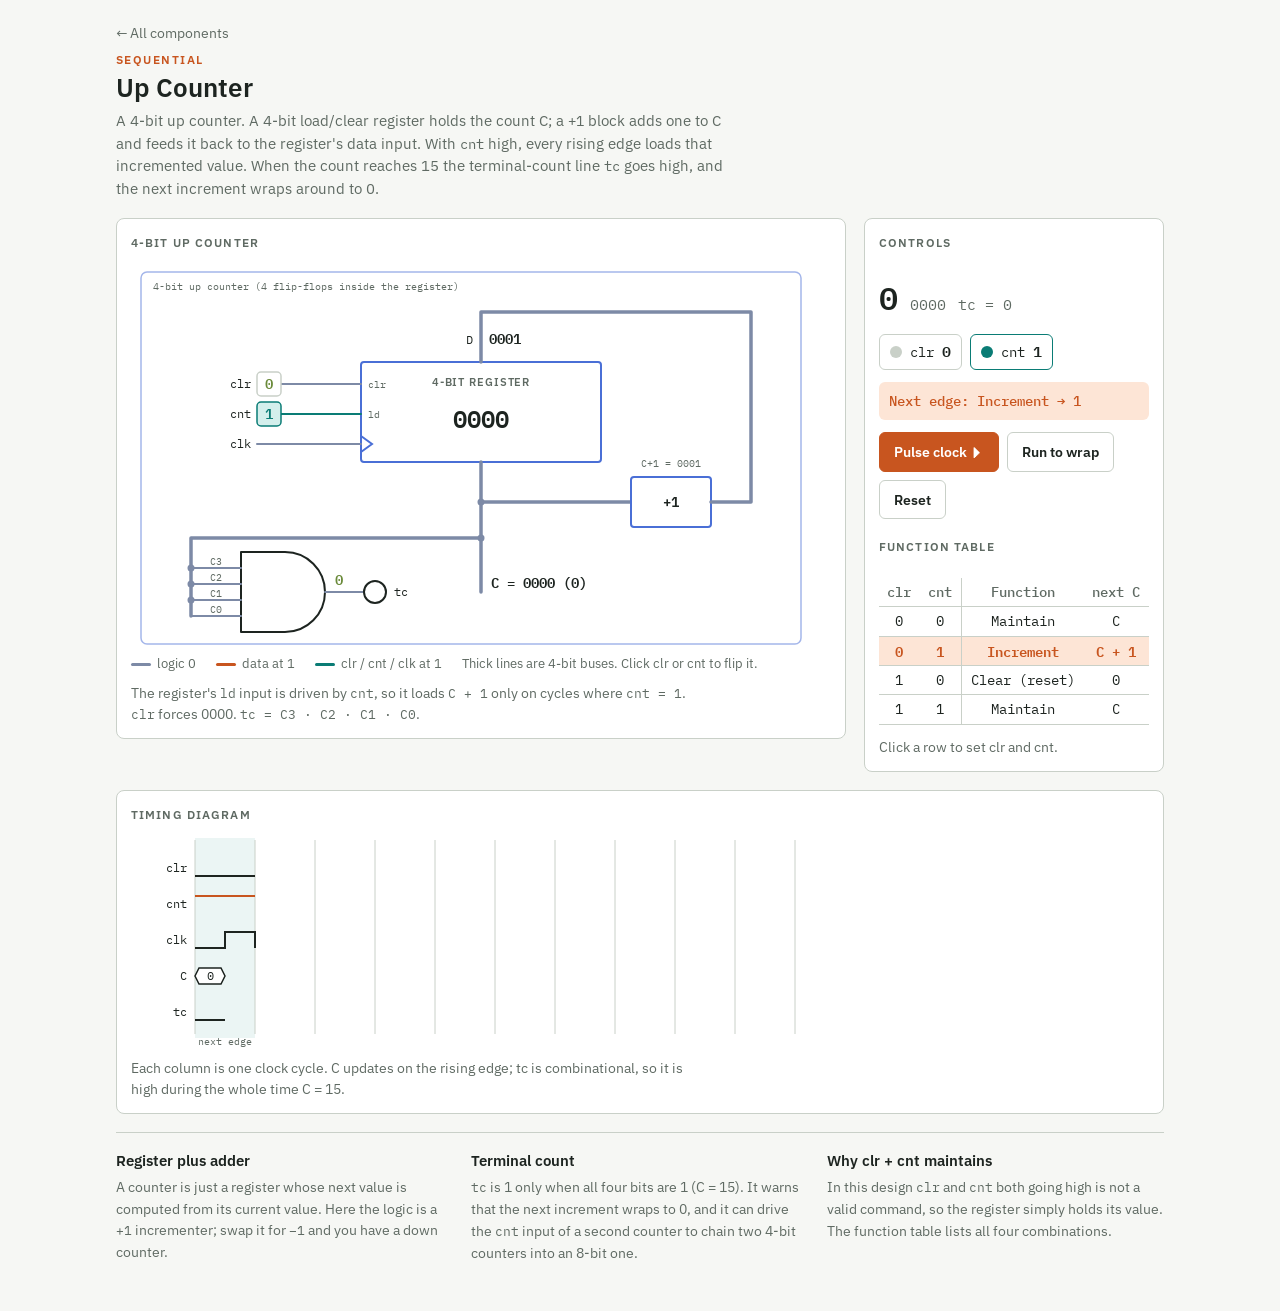
==== components/counter.html @ 86baaf19 "Add interactive digital design illustrations with shared style A nav shell (index.html) lists ten ga" ====
<!doctype html>
<html lang="en">
<head>
<meta charset="utf-8">
<meta name="viewport" content="width=device-width, initial-scale=1, viewport-fit=cover">
<title>Up Counter</title>
<link rel="stylesheet" href="../assets/style.css">
<script src="../assets/circuit.js"></script>
<style>
  /* the C+1 value travelling round the feedback bus into the register */
  .sch .pulse.travel { animation: ctr-travel .6s linear forwards; }
  @keyframes ctr-travel { 0% { opacity: 1; offset-distance: 0%; } 100% { opacity: 1; offset-distance: 100%; } }
  @media (prefers-reduced-motion: reduce) { .sch .pulse.travel { animation-duration: .01s; } }
</style>
</head>
<body>
<main class="page">
  <header class="page-head">
    <a class="backlink" href="../index.html#counter">← All components</a>
    <p class="kicker">Sequential</p>
    <h1>Up Counter</h1>
    <p>A 4-bit up counter. A 4-bit load/clear register holds the count C; a <code>+1</code> block adds one to C and feeds it back to the register's data input. With <code>cnt</code> high, every rising edge loads that incremented value. When the count reaches 15 the terminal-count line <code>tc</code> goes high, and the next increment wraps around to 0.</p>
  </header>

  <div class="top">
    <section class="panel scroll">
      <h2>4-bit up counter</h2>
      <svg id="sch" class="sch" viewBox="0 0 680 392" width="680" height="392" role="img"
           aria-label="A 4-bit register with clr, ld and clock inputs. Its output C feeds a +1 block whose output loops back to the register's D input, and a 4-input AND gate that produces tc."></svg>
      <div class="legend">
        <span><i class="lo"></i>logic 0</span><span><i class="hi"></i>data at 1</span><span><i class="ctrl"></i>clr / cnt / clk at 1</span>
        <span>Thick lines are 4-bit buses. Click clr or cnt to flip it.</span>
      </div>
      <p class="note">The register's <code>ld</code> input is driven by <code>cnt</code>, so it loads <code>C + 1</code> only on cycles where <code>cnt = 1</code>. <code>clr</code> forces 0000. <code>tc = C3 · C2 · C1 · C0</code>.</p>
    </section>

    <section class="panel ctl">
      <h2>Controls</h2>
      <div class="readout"><b id="cdec">0</b><span id="cbin">0000</span><span>tc = <span id="tcv">0</span></span></div>
      <div class="row">
        <button class="sw" id="bclr"><span class="dot"></span><code>clr</code> <span class="st">0</span></button>
        <button class="sw" id="bcnt"><span class="dot"></span><code>cnt</code> <span class="st">1</span></button>
      </div>
      <div class="fn" id="fn"></div>
      <div class="row">
        <button class="btn primary" id="clk">Pulse clock ⏵</button>
        <button class="btn" id="play">Run to wrap</button>
        <button class="btn" id="reset">Reset</button>
      </div>
      <h2 style="margin-top:6px">Function table</h2>
      <table class="tt" id="tt">
        <thead><tr><th>clr</th><th>cnt</th><th class="sep">Function</th><th>next C</th></tr></thead>
        <tbody>
          <tr class="pick" data-k="00"><td>0</td><td>0</td><td class="sep">Maintain</td><td>C</td></tr>
          <tr class="pick" data-k="01"><td>0</td><td>1</td><td class="sep">Increment</td><td>C + 1</td></tr>
          <tr class="pick" data-k="10"><td>1</td><td>0</td><td class="sep">Clear (reset)</td><td>0</td></tr>
          <tr class="pick" data-k="11"><td>1</td><td>1</td><td class="sep">Maintain</td><td>C</td></tr>
        </tbody>
      </table>
      <p class="note" style="margin:0">Click a row to set clr and cnt.</p>
    </section>
  </div>

  <section class="panel scroll">
    <h2>Timing diagram</h2>
    <svg id="tim" role="img" aria-label="Timing diagram of clr, cnt, clk, C and tc"></svg>
    <p class="note">Each column is one clock cycle. C updates on the rising edge; tc is combinational, so it is high during the whole time C = 15.</p>
  </section>

  <section class="notes">
    <div><h3>Register plus adder</h3><p>A counter is just a register whose next value is computed from its current value. Here the logic is a <code>+1</code> incrementer; swap it for <code>−1</code> and you have a down counter.</p></div>
    <div><h3>Terminal count</h3><p><code>tc</code> is 1 only when all four bits are 1 (C = 15). It warns that the next increment wraps to 0, and it can drive the <code>cnt</code> input of a second counter to chain two 4-bit counters into an 8-bit one.</p></div>
    <div><h3>Why clr + cnt maintains</h3><p>In this design <code>clr</code> and <code>cnt</code> both going high is not a valid command, so the register simply holds its value. The function table lists all four combinations.</p></div>
  </section>
</main>

<script>
(function () {
  var svg = document.getElementById('sch');
  var C = 0, clr = 0, cnt = 1, hist = [], busy = false;
  var FN = { '00': 'Maintain', '01': 'Increment', '10': 'Clear', '11': 'Maintain' };
  function key() { return '' + clr + cnt; }
  function nextC() { var k = key(); return k === '01' ? (C + 1) & 15 : k === '10' ? 0 : C; }
  var W = {};                      /* signal name -> wires/dots to colour */
  function reg(name, e) { (W[name] = W[name] || []).push(e); return e; }
  function wire(name, pts, cls) { return reg(name, DD.wire(svg, pts, cls)); }
  function dot(name, x, y, cls) { return reg(name, DD.dot(svg, x, y, cls)); }
  function el(t, a) { return DD.el(t, a, svg); }

  el('rect', { x: 10, y: 10, width: 660, height: 372, rx: 6, 'class': 'frame' });
  DD.text(svg, 22, 28, '4-bit up counter (4 flip-flops inside the register)', 'lbl small', 'start');

  /* ---- register ---- */
  var rx = 230, ry = 100, rw = 240, rh = 100, inX = rx + rw / 2;
  var regB = DD.block(svg, rx, ry, rw, rh, { clk: 82 });
  DD.text(svg, inX, ry + 24, '4-BIT REGISTER', 'lbl name');
  var regT = DD.text(svg, inX, ry + 66, '0000', 'lbl big');
  DD.text(svg, rx + 7, ry + 26, 'clr', 'lbl small', 'start');
  DD.text(svg, rx + 7, ry + 56, 'ld', 'lbl small', 'start');

  /* ---- control inputs on the left ---- */
  wire('clr', [[150, ry + 22], [rx, ry + 22]], 'ctrl');
  wire('cnt', [[150, ry + 52], [rx, ry + 52]], 'ctrl');
  wire('clk', [[126, ry + 82], [rx, ry + 82]], 'ctrl');
  DD.text(svg, 120, ry + 86, 'clk', 'lbl', 'end');
  var edge = el('path', { d: 'M126,' + (ry + 82) + 'H' + rx, 'class': 'edge' });

  /* ---- output bus C, branching to the +1 block and to the tc gate ---- */
  var jR = 240, jL = 276;
  DD.wire(svg, [[inX, ry + rh], [inX, 330]], 'bus');
  DD.dot(svg, inX, jR); DD.dot(svg, inX, jL);
  var cT = DD.text(svg, inX + 10, 326, 'C = 0000 (0)', 'lbl val', 'start');

  /* +1 block and feedback into D */
  var px = 500, pw = 80, ph = 50;
  DD.wire(svg, [[inX, jR], [px, jR]], 'bus');
  var plusB = DD.block(svg, px, jR - ph / 2, pw, ph, { title: '+1' });
  var plusT = DD.text(svg, px + pw / 2, jR - ph / 2 - 10, 'C+1 = 0001', 'lbl small');
  var fb = 'M' + (px + pw) + ',' + jR + 'H620V50H' + inX + 'V' + ry;
  DD.wire(svg, fb, 'bus');
  DD.text(svg, inX - 8, 82, 'D', 'lbl', 'end');
  var dT = DD.text(svg, inX + 8, 82, '0001', 'lbl val', 'start');
  var pulse = el('circle', { r: 7, 'class': 'pulse' });
  pulse.style.offsetPath = 'path("' + fb + '")';
  pulse.style.offsetRotate = '0deg';

  /* tc = C3·C2·C1·C0: the bus splits into its four bits */
  var g = DD.gate(svg, 'and', 110, 290, { n: 4, h: 80, w: 84 });
  var rip = 60, lastY = g.ins[3][1];
  DD.wire(svg, [[inX, jL], [rip, jL], [rip, lastY]], 'bus');
  for (var b = 0; b < 4; b++) {
    var yy = g.ins[b][1];
    wire('c' + (3 - b), [[rip, yy], g.ins[b]]);
    if (b < 3) dot('c' + (3 - b), rip, yy);
    DD.text(svg, rip + 25, yy - 3, 'C' + (3 - b), 'lbl small');
  }
  wire('tc', [g.out, [232, g.out[1]]]);
  var tcLed = DD.led(svg, 244, g.out[1], 11, 'tc');
  var tcT = DD.text(svg, g.out[0] + 14, g.out[1] - 7, '0', 'lbl val');

  /* ---- input pins ---- */
  var pClr = DD.pin(svg, 150, ry + 22, 'clr', { ctrl: 1, onToggle: function (v) { if (busy) return; clr = v; render(); } });
  var pCnt = DD.pin(svg, 150, ry + 52, 'cnt', { ctrl: 1, onToggle: function (v) { if (busy) return; cnt = v; render(); } });

  /* ---- HTML controls ---- */
  var setClr = DD.swButton(document.getElementById('bclr'), function () { return clr; }, function (v) { if (busy) return; clr = v; render(); });
  var setCnt = DD.swButton(document.getElementById('bcnt'), function () { return cnt; }, function (v) { if (busy) return; cnt = v; render(); });
  var tt = document.getElementById('tt');
  tt.querySelectorAll('tbody tr').forEach(function (tr) {
    tr.addEventListener('click', function () { if (busy) return; clr = +tr.dataset.k[0]; cnt = +tr.dataset.k[1]; render(); });
  });
  var tim = new DD.Timing(document.getElementById('tim'));

  function pulseClock() {
    if (busy) return Promise.resolve();
    busy = true;
    var k = key();
    DD.setHi(W.clk, 1);
    DD.restart(edge, 'flash-once');
    if (k === '01') { DD.restart(pulse, 'travel'); plusB.hot(1); }
    if (k === '10') regB.hot(1);
    return new Promise(function (res) {
      setTimeout(function () {
        hist.push({ clr: clr, cnt: cnt, c: C });
        C = nextC();
        pulse.classList.remove('travel'); plusB.hot(0); regB.hot(0);
        busy = false; render(); res();
      }, 650);
    });
  }

  function render() {
    var tc = C === 15 ? 1 : 0, inc = (C + 1) & 15, k = key();
    var v = { clr: clr, cnt: cnt, clk: busy ? 1 : 0, tc: tc };
    for (var b = 0; b < 4; b++) v['c' + b] = (C >> b) & 1;
    for (var n in W) DD.setHi(W[n], v[n]);
    g.set(tc); tcLed.set(tc); DD.setVal(tcT, tc);
    regT.textContent = DD.bin(C, 4);
    cT.textContent = 'C = ' + DD.bin(C, 4) + ' (' + C + ')';
    plusT.textContent = 'C+1 = ' + DD.bin(inc, 4);
    dT.textContent = DD.bin(inc, 4);
    pClr.set(clr); pCnt.set(cnt); setClr(clr); setCnt(cnt);
    DD.markRow(tt, k);
    document.getElementById('cdec').textContent = C;
    document.getElementById('cbin').textContent = DD.bin(C, 4);
    document.getElementById('tcv').textContent = tc;
    document.getElementById('fn').textContent = 'Next edge: ' + FN[k] + ' → ' + nextC() + (k === '01' && C === 15 ? ' (wrap)' : '');

    /* timing diagram: inputs held per cycle, C and tc change at the edge */
    var all = hist.concat([{ clr: clr, cnt: cnt, c: C }]), N = all.length;
    var cs = all.map(function (r) { return r.c; });
    tim.render({
      rows: [
        { label: 'clr', kind: 'bit', values: DD.Timing.full(all.map(function (r) { return r.clr; })) },
        { label: 'cnt', kind: 'bit', values: DD.Timing.full(all.map(function (r) { return r.cnt; })) },
        { label: 'clk', kind: 'clk' },
        { label: 'C', kind: 'bus', values: DD.Timing.registered(cs, N) },
        { label: 'tc', kind: 'bit', values: DD.Timing.registered(cs.map(function (c) { return c === 15 ? 1 : 0; }), N) }
      ],
      cycles: N, edges: hist.length, pending: true
    });
    /* empty grid columns up to 10 cycles, so the diagram has room to grow into */
    var ts = tim.svg, H = +ts.getAttribute('height');
    for (var c = N + 1; c <= 10; c++) DD.el('line', { x1: 64 + c * 60, y1: 6, x2: 64 + c * 60, y2: H - 14, 'class': 't-grid' }, ts);
  }

  document.getElementById('clk').addEventListener('click', function () { pulseClock(); });
  document.getElementById('reset').addEventListener('click', function () { if (busy) return; C = 0; clr = 0; cnt = 1; hist = []; render(); });
  var playBtn = document.getElementById('play');
  playBtn.addEventListener('click', async function () {
    if (busy) return;
    playBtn.disabled = true;
    clr = 0; cnt = 1; render();
    var steps = 0;
    do { await DD.sleep(350); await pulseClock(); steps++; } while (C !== 0 && steps < 17);
    playBtn.disabled = false;
  });
  render();
})();
</script>
</body>
</html>
---- assets/style.css ----
/* Digital Design Illustrations: shared visual system.
   Every component page links this file and assets/circuit.js. Do not add per-page colors;
   use the tokens below so all illustrations read as one set, in light and dark. */

@import url("https://fonts.googleapis.com/css2?family=IBM+Plex+Sans:wght@400;500;600&family=IBM+Plex+Mono:wght@400;500;600&display=swap");

:root {
  --bg: #f6f7f4;
  --panel: #ffffff;
  --fg: #1d2420;
  --muted: #5f6a63;
  --line: #c9d0c8;
  --box: #4a6fd6;        /* block / gate outlines */
  --gate: #ffffff;       /* gate fill */
  --wire: #7d8aa6;       /* a wire at logic 0 (or structural wire) */
  --hi: #c8551f;         /* data signal at logic 1 */
  --hi-soft: #fde5d6;    /* tinted background for "active" rows, cells, buttons */
  --ctrl: #0a7c75;       /* control signal at logic 1: select, enable, clock, carry-in */
  --ctrl-soft: #d4efec;
  --zero: #6a8a3a;       /* text showing a 0 value */
  --one: #c8551f;        /* text showing a 1 value */
  --warn: #b3261e;
  --sans: "IBM Plex Sans", system-ui, -apple-system, "Segoe UI", sans-serif;
  --mono: "IBM Plex Mono", ui-monospace, SFMono-Regular, Menlo, monospace;
  color-scheme: light;
}
@media (prefers-color-scheme: dark) {
  :root:not([data-theme="light"]) {
    --bg: #161a17; --panel: #1f2521; --fg: #e8ebe6; --muted: #9aa59c; --line: #3a433c;
    --box: #7c99ea; --gate: #1f2521; --wire: #5d6b85;
    --hi: #f08a55; --hi-soft: #4a2a18; --ctrl: #38c9bd; --ctrl-soft: #123a37;
    --zero: #9fc05a; --one: #f08a55; --warn: #ff7b72;
    color-scheme: dark;
  }
}
:root[data-theme="dark"] {
  --bg: #161a17; --panel: #1f2521; --fg: #e8ebe6; --muted: #9aa59c; --line: #3a433c;
  --box: #7c99ea; --gate: #1f2521; --wire: #5d6b85;
  --hi: #f08a55; --hi-soft: #4a2a18; --ctrl: #38c9bd; --ctrl-soft: #123a37;
  --zero: #9fc05a; --one: #f08a55; --warn: #ff7b72;
  color-scheme: dark;
}

*, *::before, *::after { box-sizing: border-box; }
html, body { margin: 0; }
body {
  background: var(--bg); color: var(--fg);
  font-family: var(--sans); font-size: 15px; line-height: 1.5;
}
code, kbd { font-family: var(--mono); font-size: .92em; }
img { max-width: 100%; }
[hidden] { display: none !important; }

/* ---------- component page layout ---------- */
.page {
  max-width: 1080px; margin: 0 auto; display: grid; gap: 18px;
  padding-block: 22px 48px;
  padding-left: max(16px, env(safe-area-inset-left, 0px));
  padding-right: max(16px, env(safe-area-inset-right, 0px));
}
.page > * { min-width: 0; }
.page-head .kicker {
  font-size: .75rem; font-weight: 600; letter-spacing: .12em; text-transform: uppercase; color: var(--hi);
  margin: 0 0 4px;
}
.page-head h1 { font-size: 1.6rem; font-weight: 600; line-height: 1.2; margin: 0 0 6px; text-wrap: balance; }
.page-head p { margin: 0; color: var(--muted); max-width: 68ch; }
.backlink { font-size: .85rem; color: var(--muted); text-decoration: none; display: inline-block; margin-bottom: 8px; }
.backlink:hover { color: var(--hi); }

/* schematic on the left, controls on the right; stacks on narrow screens */
.top { display: grid; grid-template-columns: minmax(0, 1fr) 300px; gap: 18px; align-items: start; }
@media (max-width: 820px) { .top { grid-template-columns: minmax(0, 1fr); } }
.split { display: grid; grid-template-columns: repeat(auto-fit, minmax(300px, 1fr)); gap: 18px; }

.panel { background: var(--panel); border: 1px solid var(--line); border-radius: 8px; padding: 14px; min-width: 0; }
.panel h2 {
  font-size: .78rem; font-weight: 600; letter-spacing: .09em; text-transform: uppercase; color: var(--muted);
  margin: 0 0 10px;
}
.scroll { overflow-x: auto; }
.note { font-size: .86rem; color: var(--muted); margin: 10px 0 0; max-width: 72ch; }
.note b, .note strong { color: var(--fg); font-weight: 500; }

/* explanatory cards under the illustration */
.notes { display: grid; grid-template-columns: repeat(auto-fit, minmax(240px, 1fr)); gap: 18px; border-top: 1px solid var(--line); padding-top: 16px; }
.notes h3 { margin: 0 0 4px; font-size: .95rem; font-weight: 600; }
.notes p { margin: 0; color: var(--muted); font-size: .9rem; }

/* legend chips for wire colors */
.legend { display: flex; flex-wrap: wrap; gap: 6px 20px; font-size: .8rem; color: var(--muted); }
.legend i { display: inline-block; width: 20px; height: 3px; vertical-align: middle; margin-right: 6px; border-radius: 2px; }
.legend i.lo { background: var(--wire); }
.legend i.hi { background: var(--hi); }
.legend i.ctrl { background: var(--ctrl); }

/* ---------- controls ---------- */
.ctl { display: grid; gap: 12px; align-content: start; }
.row { display: flex; flex-wrap: wrap; gap: 8px; align-items: center; }
.row > label, .lab { font-size: .82rem; color: var(--muted); min-width: 2.5em; }

/* a single input bit: shows 0/1, click to toggle */
.bit {
  font-family: var(--mono); font-size: 1rem; font-weight: 600; min-width: 42px; height: 38px; padding: 0 8px;
  border: 1px solid var(--line); border-radius: 6px; background: var(--panel); color: var(--zero); cursor: pointer;
}
.bit.on { background: var(--hi-soft); border-color: var(--hi); color: var(--hi); }
.bit.ctrl.on { background: var(--ctrl-soft); border-color: var(--ctrl); color: var(--ctrl); }
.bit small { display: block; font-size: .65rem; font-weight: 500; color: var(--muted); line-height: 1; }

/* a named control line: dot + name + value */
.sw {
  display: inline-flex; align-items: center; gap: 8px; border: 1px solid var(--line); border-radius: 6px;
  padding: 6px 10px; background: var(--panel); color: var(--fg); cursor: pointer; font: inherit;
}
.sw .dot { width: 12px; height: 12px; border-radius: 50%; background: var(--line); }
.sw.on { border-color: var(--ctrl); }
.sw.on .dot { background: var(--ctrl); }
.sw code { font-family: var(--mono); }
.sw .st { font-family: var(--mono); font-weight: 600; }

.btn {
  font: inherit; font-weight: 600; font-size: .9rem; border: 1px solid var(--line); border-radius: 6px;
  padding: 8px 14px; background: var(--panel); color: var(--fg); cursor: pointer;
}
.btn:hover { border-color: var(--hi); }
.btn.primary { background: var(--hi); border-color: var(--hi); color: #fff; }
.btn:disabled { opacity: .5; cursor: default; }
.btn:focus-visible, .bit:focus-visible, .sw:focus-visible, input:focus-visible, select:focus-visible, a:focus-visible {
  outline: 2px solid var(--hi); outline-offset: 2px;
}
input[type="range"] { accent-color: var(--hi); }
input[type="text"], input[type="number"], select {
  font-family: var(--mono); font-size: 1rem; padding: 6px 8px; border: 1px solid var(--line); border-radius: 6px;
  background: var(--panel); color: var(--fg);
}

/* one-line live readout: "Y = I2 = 1" */
.fn {
  font-family: var(--mono); font-size: .9rem; font-weight: 500; padding: 8px 10px; border-radius: 6px;
  background: var(--hi-soft); color: var(--hi);
}
.fn.warn { color: var(--warn); }
/* big numeric readout */
.readout { display: flex; align-items: baseline; gap: 12px; flex-wrap: wrap; font-family: var(--mono); }
.readout b { font-size: 2rem; font-weight: 600; font-variant-numeric: tabular-nums; }
.readout span { color: var(--muted); }

/* ---------- truth / function tables ---------- */
table.tt { border-collapse: collapse; font-family: var(--mono); font-size: .85rem; width: 100%; font-variant-numeric: tabular-nums; }
.tt th, .tt td { padding: 4px 8px; text-align: center; border-bottom: 1px solid var(--line); }
.tt th { color: var(--muted); font-weight: 500; }
.tt td.sep, .tt th.sep { border-left: 1px solid var(--line); }
.tt td.x { color: var(--muted); }
.tt td.one { color: var(--one); font-weight: 600; }
.tt td.zero { color: var(--muted); }
.tt tbody tr { cursor: default; }
.tt tbody tr.pick { cursor: pointer; }
.tt tbody tr.pick:hover td { background: color-mix(in srgb, var(--hi-soft) 50%, transparent); }
.tt tr.cur td { background: var(--hi-soft); color: var(--hi); font-weight: 600; }

/* ---------- SVG schematic vocabulary ---------- */
svg.sch { display: block; max-width: 100%; height: auto; font-family: var(--mono); }
.sch text { fill: var(--fg); font-size: 12px; }
.sch .lbl { fill: var(--fg); font-size: 12px; }
.sch .lbl.small, .sch .small { font-size: 10px; fill: var(--muted); }
.sch .lbl.muted { fill: var(--muted); }
.sch .lbl.name { font-family: var(--sans); font-size: 11px; font-weight: 600; letter-spacing: .08em; fill: var(--muted); }
.sch .lbl.title { font-family: var(--sans); font-size: 14px; font-weight: 600; fill: var(--fg); }
.sch .val { font-weight: 600; font-size: 14px; }
.sch .big { font-size: 24px; font-weight: 600; }
.sch .v0 { fill: var(--zero); }
.sch .v1 { fill: var(--one); }

.sch .wire { fill: none; stroke: var(--wire); stroke-width: 2; stroke-linecap: round; stroke-linejoin: round; transition: stroke .25s; }
.sch .wire.bus { stroke-width: 3.5; }
.sch .wire.hi { stroke: var(--hi); }
.sch .wire.ctrl.hi { stroke: var(--ctrl); }
.sch .node { fill: var(--wire); transition: fill .25s; }
.sch .node.hi { fill: var(--hi); }
.sch .node.ctrl.hi { fill: var(--ctrl); }
.sch .slash { stroke: var(--muted); stroke-width: 1.4; }

.sch .gate { fill: var(--gate); stroke: var(--fg); stroke-width: 2; stroke-linejoin: round; transition: fill .2s, stroke .2s; }
.sch .gate.hi { stroke: var(--hi); }
.sch .gate.ctrl.hi { stroke: var(--ctrl); }
.sch .gate.flash { fill: var(--hi-soft); }
.sch .bubble { fill: var(--gate); stroke: var(--fg); stroke-width: 2; }
.sch .bubble.hi { stroke: var(--hi); }
.sch .bubble.ctrl.hi { stroke: var(--ctrl); }
.sch .box { fill: var(--gate); stroke: var(--box); stroke-width: 2; transition: fill .2s; }
.sch .box.hot { fill: var(--hi-soft); }
.sch .frame { fill: none; stroke: var(--box); stroke-width: 1.5; opacity: .5; }
.sch .clk-tri { fill: none; stroke: var(--box); stroke-width: 2; }

/* input pins drawn in the schematic: click to toggle */
.sch .pin { cursor: pointer; }
.sch .pin rect { fill: var(--panel); stroke: var(--line); stroke-width: 1.5; transition: fill .2s, stroke .2s; }
.sch .pin text { font-weight: 600; fill: var(--zero); }
.sch .pin.on rect { fill: var(--hi-soft); stroke: var(--hi); }
.sch .pin.on text { fill: var(--hi); }
.sch .pin.ctrl.on rect { fill: var(--ctrl-soft); stroke: var(--ctrl); }
.sch .pin.ctrl.on text { fill: var(--ctrl); }
.sch .pin:focus { outline: none; }
.sch .pin:focus-visible rect { stroke: var(--hi); stroke-width: 3; }

/* output lamps */
.sch .led { fill: var(--panel); stroke: var(--fg); stroke-width: 2; transition: fill .25s; }
.sch .led.hi { fill: var(--hi); filter: drop-shadow(0 0 5px color-mix(in srgb, var(--hi) 60%, transparent)); }
.sch .led.ctrl.hi { fill: var(--ctrl); filter: drop-shadow(0 0 5px color-mix(in srgb, var(--ctrl) 60%, transparent)); }

/* animation helpers */
.sch .pulse { fill: var(--hi); opacity: 0; }
.sch .edge { stroke: var(--ctrl); stroke-width: 4; opacity: 0; fill: none; }
.flash-once { animation: dd-flash .5s ease-out; }
@keyframes dd-flash { 0% { opacity: 1; } 100% { opacity: 0; } }

/* ---------- timing diagrams (DD.Timing) ---------- */
svg.timing { display: block; max-width: none; font-family: var(--mono); }
.timing text { fill: var(--fg); font-size: 12px; }
.timing .t-lab { fill: var(--fg); }
.timing .t-grid { stroke: var(--line); stroke-width: 1; }
.timing .t-sig { fill: none; stroke: var(--fg); stroke-width: 2; }
.timing .t-sig.hi { stroke: var(--hi); }
.timing .t-bus { fill: var(--panel); stroke: var(--fg); stroke-width: 1.5; }
.timing .t-edge { fill: var(--ctrl); }
.timing .t-small { font-size: 10px; fill: var(--muted); }
.timing .t-now { fill: var(--ctrl); opacity: .08; }

@media (prefers-reduced-motion: reduce) {
  .sch *, .flash-once { transition: none !important; animation-duration: .01s !important; }
}
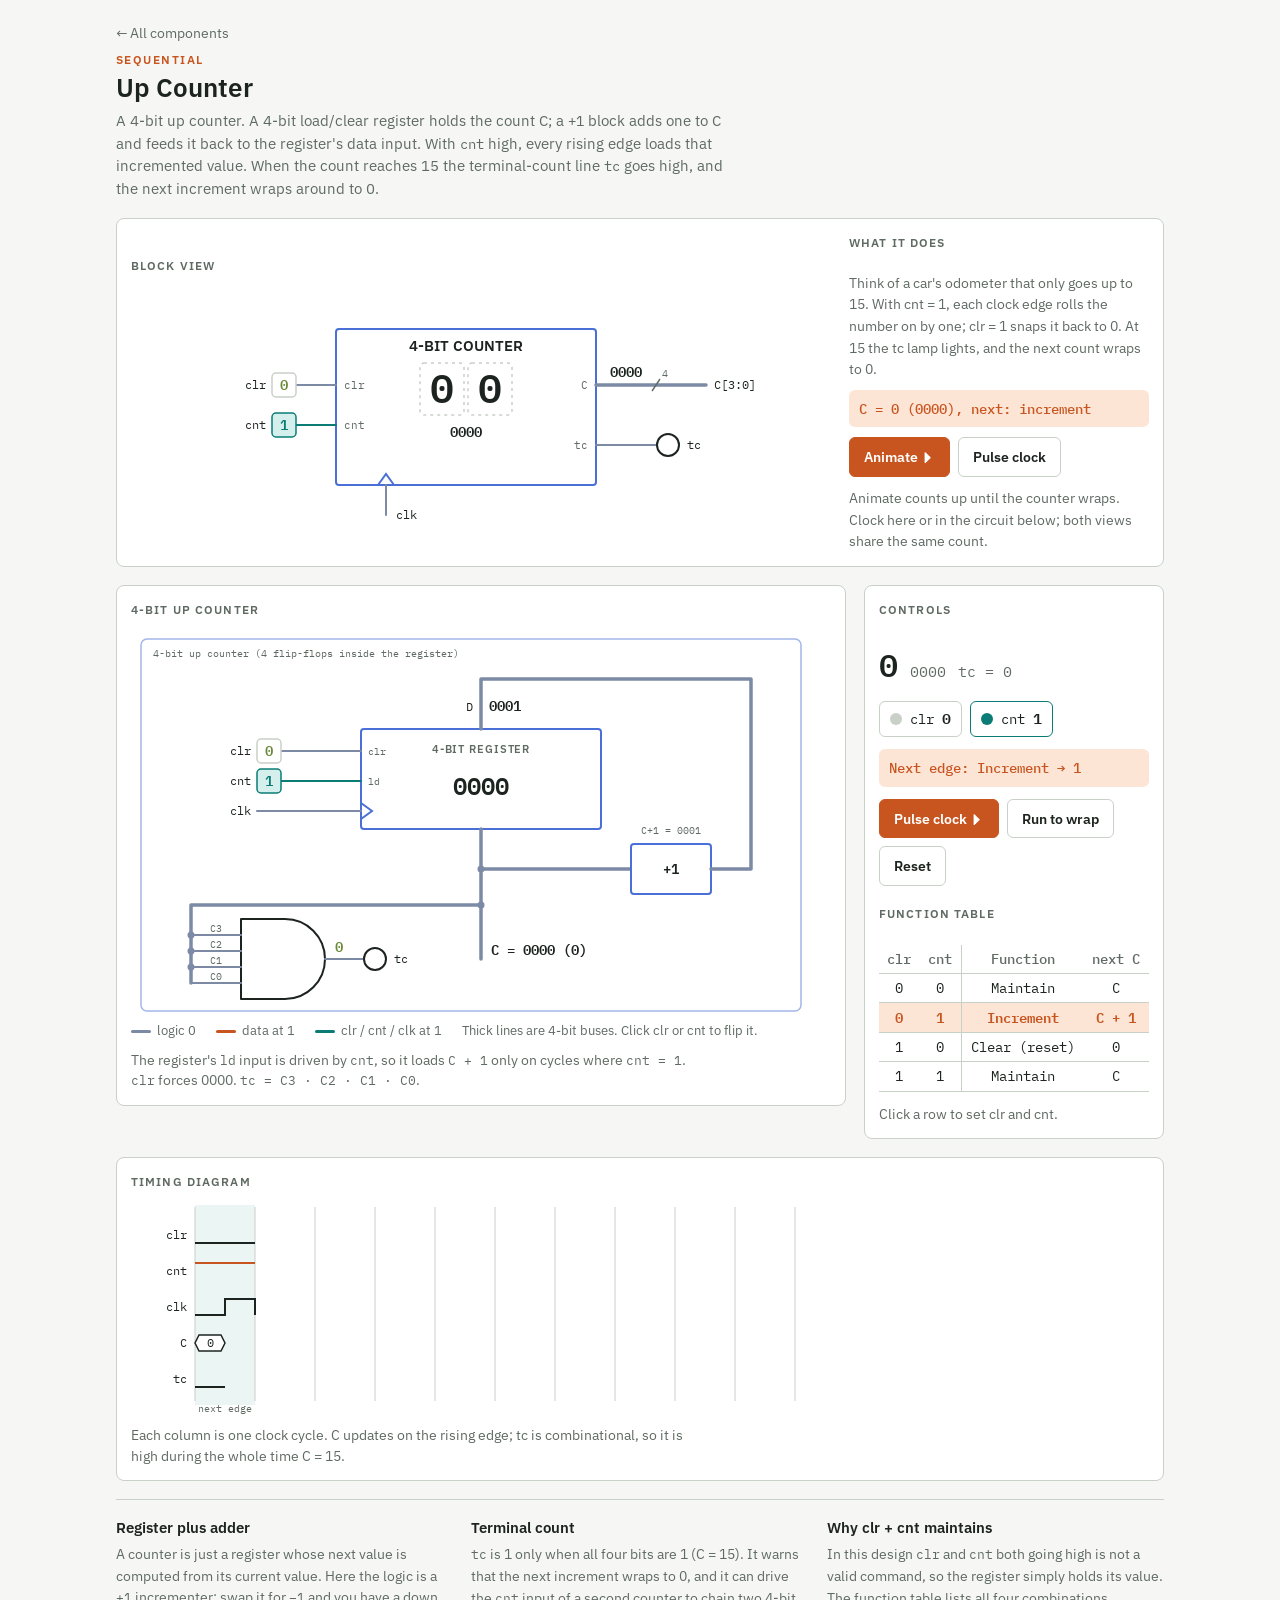
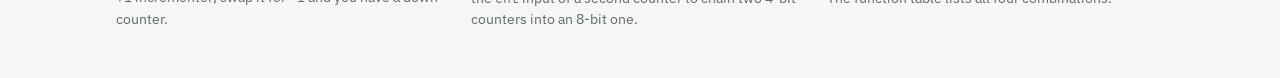
==== commit f4bf5070: "updated" ====
--- a/components/counter.html
+++ b/components/counter.html
@@ -10,6 +10,14 @@
   /* the C+1 value travelling round the feedback bus into the register */
   .sch .pulse.travel { animation: ctr-travel .6s linear forwards; }
   @keyframes ctr-travel { 0% { opacity: 1; offset-distance: 0%; } 100% { opacity: 1; offset-distance: 100%; } }
+  /* odometer digits roll on a CSS transition; the wrap cue fades in and out */
+  .sch .odo { transition: transform .35s ease-in-out; }
+  .sch .odo.snap { transition: none; }
+  .sch .odo text { font-size: 40px; font-weight: 600; }
+  .sch .wrapcue { opacity: 0; font-weight: 600; fill: var(--hi); }
+  .sch .wrapcue.show { animation: ctr-wrap 1.4s ease-out; }
+  @keyframes ctr-wrap { 0%, 60% { opacity: 1; } 100% { opacity: 0; } }
+  @media (prefers-reduced-motion: reduce) { .sch .odo { transition: none; } .sch .wrapcue.show { animation-duration: .01s; } }
   @media (prefers-reduced-motion: reduce) { .sch .pulse.travel { animation-duration: .01s; } }
 </style>
 </head>
@@ -21,6 +29,21 @@
     <h1>Up Counter</h1>
     <p>A 4-bit up counter. A 4-bit load/clear register holds the count C; a <code>+1</code> block adds one to C and feeds it back to the register's data input. With <code>cnt</code> high, every rising edge loads that incremented value. When the count reaches 15 the terminal-count line <code>tc</code> goes high, and the next increment wraps around to 0.</p>
   </header>
+
+  <section class="panel blockview">
+    <div>
+      <h2>Block view</h2>
+      <svg id="blk" class="sch" viewBox="0 0 590 244" width="590" height="244" role="img"
+           aria-label="Counter symbol: clr and cnt on the left, clk underneath, the 4-bit count C on a bus to the right and a tc lamp. Inside, an odometer shows the count."></svg>
+    </div>
+    <div class="say">
+      <h2>What it does</h2>
+      <p>Think of a car's odometer that only goes up to 15. With cnt = 1, each clock edge rolls the number on by one; clr = 1 snaps it back to 0. At 15 the tc lamp lights, and the next count wraps to 0.</p>
+      <div class="fn" id="bfn"></div>
+      <div class="row"><button class="btn primary" id="bplay">Animate ⏵</button><button class="btn" id="bclk">Pulse clock</button></div>
+      <p>Animate counts up until the counter wraps. Clock here or in the circuit below; both views share the same count.</p>
+    </div>
+  </section>
 
   <div class="top">
     <section class="panel scroll">
@@ -149,12 +172,89 @@
   tt.querySelectorAll('tbody tr').forEach(function (tr) {
     tr.addEventListener('click', function () { if (busy) return; clr = +tr.dataset.k[0]; cnt = +tr.dataset.k[1]; render(); });
   });
+
+  /* ---- block view: the counter as one symbol with an odometer inside ---- */
+  var blk = document.getElementById('blk');
+  var bBox = DD.block(blk, 150, 44, 260, 156);
+  DD.text(blk, 280, 66, '4-BIT COUNTER', 'sym-name');
+  DD.text(blk, 158, 104, 'clr', 'port', 'start');
+  DD.text(blk, 158, 144, 'cnt', 'port', 'start');
+  DD.text(blk, 402, 104, 'C', 'port', 'end');
+  DD.text(blk, 402, 164, 'tc', 'port', 'end');
+  DD.el('polyline', { points: '192,200 200,189 208,200', 'class': 'clk-tri' }, blk);
+  var bClkW = DD.wire(blk, [[200, 230], [200, 200]], 'ctrl');
+  DD.text(blk, 210, 234, 'clk', 'lbl', 'start');
+  var bClrW = DD.wire(blk, [[110, 100], [150, 100]], 'ctrl');
+  var bCntW = DD.wire(blk, [[110, 140], [150, 140]], 'ctrl');
+  var bClrP = DD.pin(blk, 110, 100, 'clr', { ctrl: 1, onToggle: function (v) { if (busy) return; clr = v; render(); } });
+  var bCntP = DD.pin(blk, 110, 140, 'cnt', { ctrl: 1, onToggle: function (v) { if (busy) return; cnt = v; render(); } });
+  DD.wire(blk, [[410, 100], [520, 100]], 'bus');
+  DD.slash(blk, 470, 100, 4);
+  var bBusT = DD.text(blk, 440, 92, '0000', 'lbl val');
+  DD.text(blk, 528, 104, 'C[3:0]', 'lbl', 'start');
+  var bTcW = DD.wire(blk, [[410, 160], [470, 160]]);
+  var bTc = DD.led(blk, 482, 160, 11, 'tc');
+  var wrapT = DD.text(blk, 280, 30, '↺ wrap: 15 → 0', 'lbl wrapcue');
+  /* odometer: two digit windows clipped from vertical strips (tens 0,1,0; ones 0-9 twice) */
+  var clip = DD.el('clipPath', { id: 'odo-clip' }, DD.el('defs', null, blk));
+  DD.el('rect', { x: 234, y: 78, width: 92, height: 52 }, clip);
+  DD.el('rect', { x: 234, y: 78, width: 44, height: 52, rx: 4, 'class': 'inside' }, blk);
+  DD.el('rect', { x: 282, y: 78, width: 44, height: 52, rx: 4, 'class': 'inside' }, blk);
+  var clipG = DD.el('g', { 'clip-path': 'url(#odo-clip)' }, blk), STEP = 52;
+  function strip(x, digits) {
+    var g = DD.el('g', { 'class': 'odo' }, clipG);
+    digits.forEach(function (d, i) { DD.text(g, x, 118 + i * STEP, String(d), 'lbl'); });
+    return { g: g, idx: 0 };
+  }
+  var tens = strip(256, [0, 1, 0]), ones = strip(304, [0, 1, 2, 3, 4, 5, 6, 7, 8, 9, 0, 1, 2, 3, 4, 5, 6, 7, 8, 9]);
+  var bBinT = DD.text(blk, 280, 152, '0000', 'lbl val');
+  function setStrip(s, idx, roll) {
+    s.g.classList.toggle('snap', !roll);
+    s.g.style.transform = 'translateY(' + (-idx * STEP) + 'px)';
+    if (!roll) void s.g.getBoundingClientRect();
+    s.idx = idx;
+  }
+  /* roll forward to digit d: past 9 (or past 1 on the tens wheel) it continues into the second copy */
+  function rollTo(s, d, period) { setStrip(s, d >= s.idx % period ? d : d + period, true); }
+  var gen = 0, animating = 0;
+  function showBlock(c) {
+    setStrip(tens, Math.floor(c / 10), false); setStrip(ones, c % 10, false);
+    bBinT.textContent = DD.bin(c, 4); bBusT.textContent = DD.bin(c, 4);
+    var tc = c === 15 ? 1 : 0; DD.setHi(bTcW, tc); bTc.set(tc);
+    DD.setHi(bClkW, 0); bBox.hot(0);
+  }
+  /* the clock bead reaches the edge, then the wheels roll (or snap to 0 on clear) */
+  async function animateBlock(from, to, k) {
+    var my = ++gen; animating = my;
+    showBlock(from);
+    DD.setHi(bClkW, 1);
+    await DD.token(blk, 'M200,230V200', { ctrl: 1, value: 1, dur: 250 });
+    if (my !== gen) return;
+    if (k === '01') {
+      rollTo(tens, Math.floor(to / 10), 2); rollTo(ones, to % 10, 10);
+      if (from === 15) DD.restart(wrapT, 'show');
+    } else if (k === '10') { bBox.hot(1); setStrip(tens, 0, false); setStrip(ones, 0, false); }
+    bBinT.textContent = DD.bin(to, 4); bBusT.textContent = DD.bin(to, 4);
+    await DD.sleep(380);
+    if (my !== gen) return;
+    animating = 0; if (!busy) showBlock(C);   /* if the edge has not landed yet, render() shows the new count */
+  }
+  function renderBlock() {
+    var k = key();
+    DD.setHi(bClrW, clr); DD.setHi(bCntW, cnt); bClrP.set(clr); bCntP.set(cnt);
+    document.getElementById('bfn').textContent = 'C = ' + C + ' (' + DD.bin(C, 4) + '), next: ' + FN[k].toLowerCase();
+    if (!animating) showBlock(C);
+  }
+  document.getElementById('bclk').addEventListener('click', function () { pulseClock(); });
+  document.getElementById('bplay').addEventListener('click', function () { runToWrap(); });
+
   var tim = new DD.Timing(document.getElementById('tim'));
 
   function pulseClock() {
     if (busy) return Promise.resolve();
     busy = true;
     var k = key();
+    animateBlock(C, nextC(), k);
     DD.setHi(W.clk, 1);
     DD.restart(edge, 'flash-once');
     if (k === '01') { DD.restart(pulse, 'travel'); plusB.hot(1); }
@@ -184,6 +284,7 @@
     document.getElementById('cdec').textContent = C;
     document.getElementById('cbin').textContent = DD.bin(C, 4);
     document.getElementById('tcv').textContent = tc;
+    renderBlock();
     document.getElementById('fn').textContent = 'Next edge: ' + FN[k] + ' → ' + nextC() + (k === '01' && C === 15 ? ' (wrap)' : '');
 
     /* timing diagram: inputs held per cycle, C and tc change at the edge */
@@ -205,16 +306,17 @@
   }
 
   document.getElementById('clk').addEventListener('click', function () { pulseClock(); });
-  document.getElementById('reset').addEventListener('click', function () { if (busy) return; C = 0; clr = 0; cnt = 1; hist = []; render(); });
-  var playBtn = document.getElementById('play');
-  playBtn.addEventListener('click', async function () {
-    if (busy) return;
-    playBtn.disabled = true;
+  document.getElementById('reset').addEventListener('click', function () { if (busy) return; C = 0; clr = 0; cnt = 1; hist = []; gen++; animating = 0; render(); });
+  var playBtns = [document.getElementById('play'), document.getElementById('bplay')], playing = false;
+  async function runToWrap() {
+    if (busy || playing) return;
+    playing = true; playBtns.forEach(function (b) { b.disabled = true; });
     clr = 0; cnt = 1; render();
     var steps = 0;
     do { await DD.sleep(350); await pulseClock(); steps++; } while (C !== 0 && steps < 17);
-    playBtn.disabled = false;
-  });
+    playing = false; playBtns.forEach(function (b) { b.disabled = false; });
+  }
+  playBtns[0].addEventListener('click', runToWrap);
   render();
 })();
 </script>
--- a/assets/style.css
+++ b/assets/style.css
@@ -215,6 +215,24 @@
 .flash-once { animation: dd-flash .5s ease-out; }
 @keyframes dd-flash { 0% { opacity: 1; } 100% { opacity: 0; } }
 
+/* signal beads (DD.token) and marching dashes on the active path (DD.flow) */
+.sch .token circle { fill: var(--hi); stroke: var(--panel); stroke-width: 1.5; }
+.sch .token.ctrl circle { fill: var(--ctrl); }
+.sch .token.v0 circle { fill: var(--wire); }   /* a 0 is grey even on a control line */
+.sch .token text { fill: #fff; font-weight: 600; }
+.sch .wire.flow { stroke-dasharray: 8 6; animation: dd-march .6s linear infinite; }
+@keyframes dd-march { to { stroke-dashoffset: -14; } }
+
+/* block view: the component as one symbol, shown first on every page */
+.blockview { display: grid; grid-template-columns: minmax(0, 1fr) minmax(220px, 300px); gap: 18px; align-items: center; }
+@media (max-width: 820px) { .blockview { grid-template-columns: minmax(0, 1fr); } }
+.blockview svg.sch { margin: 0 auto; }
+.blockview .say { display: grid; gap: 10px; align-content: start; }
+.blockview .say p { margin: 0; color: var(--muted); font-size: .9rem; }
+.sch .sym-name { font-family: var(--sans); font-size: 15px; font-weight: 600; fill: var(--fg); }
+.sch .port { font-size: 11px; fill: var(--muted); }
+.sch .inside { fill: none; stroke: var(--line); stroke-width: 1.5; stroke-dasharray: 3 4; }
+
 /* ---------- timing diagrams (DD.Timing) ---------- */
 svg.timing { display: block; max-width: none; font-family: var(--mono); }
 .timing text { fill: var(--fg); font-size: 12px; }
@@ -229,4 +247,5 @@
 
 @media (prefers-reduced-motion: reduce) {
   .sch *, .flash-once { transition: none !important; animation-duration: .01s !important; }
-}
+  .sch .wire.flow { animation: none; stroke-dasharray: none; }
+}
